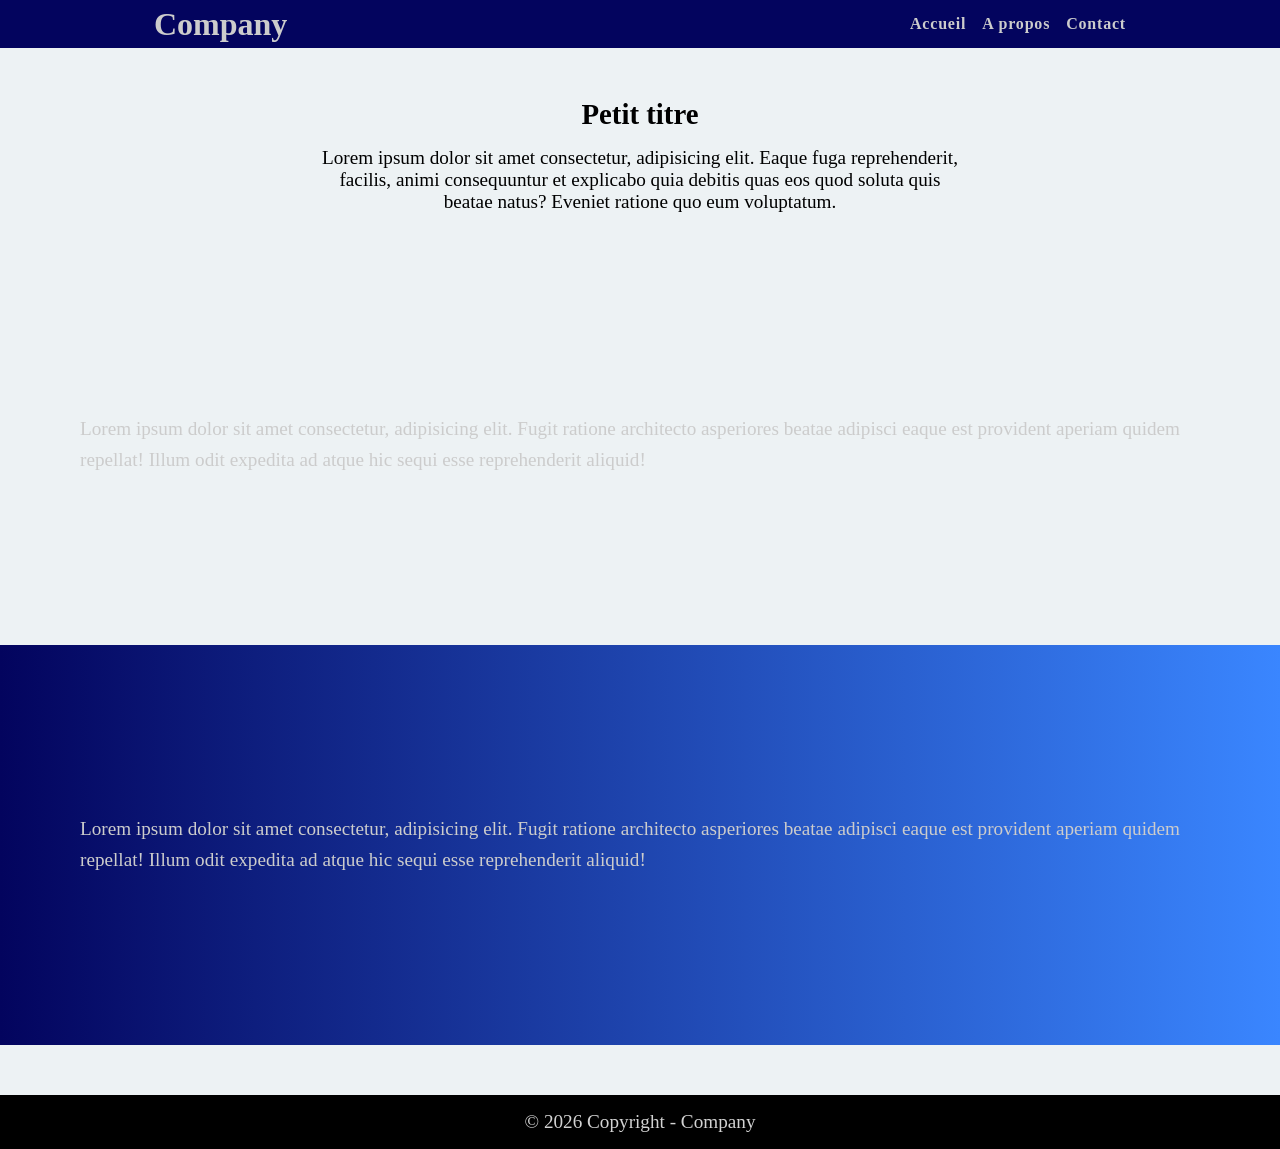
==== index.html @ 14cdaf88 "feat(html): charger les polices de caractères "Poppins" et "Inter" sur chaque page" ====
<!DOCTYPE html>
<html lang="fr">
<head>
    <meta charset="UTF-8">
    <meta name="viewport" content="width=device-width, initial-scale=1.0">
    <link rel="preconnect" href="https://fonts.googleapis.com">
    <link rel="preconnect" href="https://fonts.gstatic.com" crossorigin>
    <link href="https://fonts.googleapis.com/css2?family=Poppins:wght@600;700&family=Inter:wght@400;500&display=swap" rel="stylesheet">
    <title>Home - Company</title>
    <link rel="stylesheet" href="style.css">
</head>
<body>
    <header id="main-header">
        <nav id="navbar">
            <a id="logo" href="./index.html">Company</a>

            <label id="nav-menu-btn">
                <input id="nav-btn-check" type="checkbox">
                <span class="nav-menu-icon">
                    <span></span><span></span><span></span>
                </span>
            </label>

            <ul id="nav-menu">
                <li><a href="index.html">Accueil</a></li>
                <li><a href="a-propos.html">A propos</a></li>
                <li><a href="contact.html">Contact</a></li>
            </ul>
        </nav>
    </header>
    <main id="main-home">
        <div class="container">
            <h1>Petit titre</h1>
            <p>Lorem ipsum dolor sit amet consectetur, adipisicing elit. Eaque fuga reprehenderit, facilis, animi consequuntur et explicabo quia debitis quas eos quod soluta quis beatae natus? Eveniet ratione quo eum voluptatum.</p>
        </div>
        <section>
            <p>
                Lorem ipsum dolor sit amet consectetur, adipisicing elit. Fugit ratione architecto asperiores beatae adipisci eaque est provident aperiam quidem repellat! Illum odit expedita ad atque hic sequi esse reprehenderit aliquid!
            </p>
            <p>
                Lorem ipsum dolor sit amet consectetur, adipisicing elit. Fugit ratione architecto asperiores beatae adipisci eaque est provident aperiam quidem repellat! Illum odit expedita ad atque hic sequi esse reprehenderit aliquid!
            </p>
        </section>
    </main>
    <footer>
        &copy; 2026 Copyright - Company
    </footer>
</body>
</html>
---- style.css ----
* {
    box-sizing: border-box;
    margin: 0;
    padding: 0;
}

body {
    background-color: #edf2f4;
    font-size: 1.2rem;
}

/*     HEADER   */

#main-header {
    color: #ccc;
    background-color: #03045e;
    position: sticky;
    top: 0;
    z-index: 20;
}

#main-header #navbar {
    display: flex;
    justify-content: space-between;
    align-items: center;
    max-width: 1100px;
    padding: 0 4rem;
    margin: 0 auto;
    position: relative;
    color: #ccc;
}

#navbar #logo {
    font-size: 2rem;
    font-weight: 700;
    margin: .3rem 0;
    text-decoration: none;
    color: inherit;
}

#nav-menu-btn {
    display: none;
}

#nav-menu-btn #nav-btn-check {
    display: none;
}

#nav-menu {
    list-style: none;
    display: flex;
    justify-content: center;
    gap: 1rem;
    align-items: center;
    height: 3rem;
}

#nav-menu li a {
    display: inline-block;
    text-decoration: none;
    color: inherit;
    font-size: 1rem;
    font-weight: 600;
    letter-spacing: .05em;
    border-bottom: 2px solid transparent;
    padding-bottom: .1rem;
    transition: all .3s ease;
}

#nav-menu li a:hover, #nav-menu li a:focus-visible, #nav-menu li a.active {
    color: #ffb703;
    border-bottom-color: #ffb703;
    outline: #ffb703;
    outline-offset: .2rem;
}

/*  END MAIN    */

/*  Universal Style     */
#main-home .container h1, #main-contact h1, #main-about .container h1 {
    font-size: 1.5em;
    margin-bottom: 1rem;
}

#main-home h2, #main-contact h2, #main-about h2 {
    font-size: 1.3em;
    margin-bottom: 2rem;
}

#main-home h3, #main-contact h3, #main-about h3 {
    font-size: 1.1em;
    margin-bottom: .5rem;
}
/*  end Universal style   */

/*    MAIN   */

main {
    padding: 50px 0;
}

#main-home .container {
    max-width: 700px;
    margin: 0 auto 2rem;
    text-align: center;
}

#main-home .container p {
    padding: 0 1.5rem;
}

#main-home section p {
    display: flex;
    align-items: center;
    justify-content: center;
    padding: 5rem;
    margin: 0 auto;
    width: 100%;
    height: 400px;
    color: #ccc;
    line-height: 1.6;
}

#main-home section p:first-of-type {
    background: url("images/images1.jpg") center / cover no-repeat;
}

#main-home section p:last-of-type {
    background: linear-gradient(to right, #03045e, #3a86ff);
}

/*   A Propos   */
#main-about .container {
    max-width: 900px;
    padding: 0 4rem;
    margin: auto;
    text-align: left;
}

#main-about .section {
    max-width: 1000px;
    padding: 2rem 4rem;
    margin: 0 auto;
    text-align: justify;
    line-height: 1.6;
}

#main-about section p {
    margin-bottom: 1rem;
}

#main-about section p:first-of-type {
    text-indent: 2rem;
}

#main-about section p:first-of-type:first-letter {
    font-weight: 700;
    font-style: italic;
    font-size: 2rem;
}

#members-section {
    padding: 4rem;
    color: #ccc;
    background-color: #03045e;
}

#members-section .member-list {
    max-width: 100%;
    margin: auto;
    display: flex;
    flex-wrap: wrap;
    justify-content: center;
    gap: 2rem;
}

.member-item {
    display: flex;
    flex-direction: column;
    align-items: center;
    gap: 1rem;
    min-width: 200px;
    width: 25%;
    height: 300px;
    border-radius: 1rem;
    border: 2px solid #ccc;
    background-color: rgba(0, 0, 225, .5);
    padding: 2rem 1rem;
    transition: transform .5s ease;
}

.member-item:hover {
    transform: scale(1.05);
}

.member-item .picture {
    display: flex;
    justify-content: center;
    align-items: center;
    width: 100px;
    height: 100px;
    border-radius: 50%;
    background-color: #000;
    font-size: 3rem;
    font-weight: 700;
}

.member-item .member-name {
    font-size: 1.5rem;
    text-align: center;
}

.member-item .member-firstname {
    font-size: 1rem;
    text-align: center;
}
/*   End A Propos   */

/*      CONTACT     */
#main-contact {
    min-height: 100vh;
    max-width: 1100px;
    padding: 2rem 4rem;
    margin: auto;
}

#main-contact .section {
    display: flex;
    justify-content: center;
    flex-wrap: wrap;
    gap: 2rem;
    margin: auto;
}

.section .form-container {
    flex: 1;
    color: #ccc;
    background-color: #03045e;
    border-radius: 15px;
    padding: 2.5rem 2rem;
    min-width: 300px;
}

.section .infos-container {
    flex: 1;
    padding: 2.5rem 2rem;
    min-width: 300px;
}

.infos-container .infos-list {
    margin-top: 1rem;
    display: flex;
    flex-direction: column;
    align-items: flex-start;
    row-gap: 1.4rem;
}

.infos-list h3 {
    color: #03045e;
}

.infos-list a {
    text-decoration: none;
    color: inherit;
}

.infos-list a:hover {
    text-decoration: underline;
}

#main-contact #form {
    display: flex;
    flex-direction: column;
    gap: 1rem;
}

#form .group-form {
    display: flex;
    flex-direction: column;
    row-gap: .3rem;
}

.group-form .field-name {
    font-size: 1.3rem;
}

.group-form .field, .group-form .msg-field {
    font-size: 1rem;
    padding: .1rem .4rem;
}

.group-form .msg-field {
    resize: vertical;
    min-height: 6rem;
    line-height: 1.4;
}

#form #btn {
    font-size: 1rem;
    font-weight: bold;
    padding: .6rem 1rem;
    margin-top: 1.5rem;
    border: none;
    border-radius: 15px;
    transition: all .3s;
}

#form #btn:hover {
    color: #fff;
    background-color: #ffb703;
}
/*      End CONTACT     */
/*  END MAIN */

/*  FOOTER */

footer {
    display: flex;
    justify-content: center;
    align-items: center;
    background-color: #000;
    color: lightgray;
    padding: 1rem 1.5rem;
    margin: 0 auto;
}

/*  END FOOTER*/

/* Mise en forme pour les versions mobiles */
@media (max-width: 600px) {
    body {
        font-size: 1rem;
    }

    #navbar #logo {
        font-size: 1.4rem;
    }

    #main-header #navbar {
        padding: 0 1.5rem;
    }

    /* Menu Hamburger   */
    #nav-menu-btn {
        display: block;
        cursor: pointer;
    }

    #nav-menu-btn .nav-menu-icon {
        display: flex;
        flex-direction: column;
        justify-content: space-between;
        width: 26px;
        height: 17px;
        cursor: pointer;
    }

    .nav-menu-icon span {
        display: block;
        height: 3px;
        border-radius: 3px;
        background-color: #ccc;
        transition: all .3s ease;
    }

    #nav-menu {
        flex-direction: column;
        align-items: stretch;
        gap: 0;
        position: absolute;
        top: 100%;
        right: 0;
        max-width: 0;
        height: auto;
        overflow: hidden;
        background-color: #03045e;
        transition: all .5s ease;
    }
    
    #nav-menu li a {
        padding: .5rem 2rem;
        width: 100%;
        white-space: nowrap;
    }

    #nav-menu li a:hover, #nav-menu li a:focus-visible, #nav-menu li a.active {
        color: #03045e;
        background-color: #ffb703;
        border-bottom-color: transparent;
    }

    #nav-btn-check:checked ~ .nav-menu-icon span:first-child {
        transform: translateY(7px) rotate(45deg);
    }

    #nav-btn-check:checked ~ .nav-menu-icon span:nth-child(2) {
        opacity: 0;
    }

    #nav-btn-check:checked ~ .nav-menu-icon span:last-child {
        transform: translateY(-7px) rotate(-45deg);
    }

    #navbar:has(#nav-btn-check:checked) #nav-menu {
        max-width: 150px;
    }
    /* end Menu Hamburger*/

    /*  Universal Style     */
    #main-home .container h1, #main-contact h1, #main-about .container h1 {
        font-size: 1.4em;
        margin-bottom: 1rem;
    }

    #main-home h2, #main-contact h2, #main-about h2 {
        font-size: 1.3em;
        margin-bottom: .5rem;
    }

    #main-home h3, #main-contact h3, #main-about h3 {
        font-size: 1.1em;
        margin-bottom: .3rem;
    }
    /*  end Universal style   */

    /*     Home Page    */
    #main-home section p {
        padding: 5rem 1.5rem;
        height: auto;
    }

    /*   A Propos   */
    #main-about .container {
        padding: 0 2rem;
    }

    #main-about .section {
        padding: 2rem 1.5rem;
        line-height: 1.4;
    }
    
    #members-section {
        padding: 2rem 1.5rem;
    }

    .member-item {
        row-gap: 1.5rem;
        min-width: 200px;
        height: 250px;
        border-radius: .6rem;
        padding: 1.5rem 1rem;
    }

    .member-item .picture {
        width: 90px;
        height: 90px;
        font-size: 2rem;
    }

    .member-item .member-name {
        font-size: 1.2rem;
    }

    .member-item .member-firstname {
        font-size: .8rem;
    }

    /*      Contact Page     */
    #main-contact {
        padding: 2rem 1.5rem;
    }
    
    #main-contact .section {
        gap: 0;
    }

    #main-contact .form-container {
        gap: 1rem;
        border-radius: 8px;
        padding: 1.5rem 2rem;
    }

    .group-form .field-name {
        font-size: 1.1rem;
    }

    #form #btn {
        font-size: .8rem;
        padding: .4rem 1rem;
        margin-top: 1.5rem;
        border-radius: 30px;
    }
}
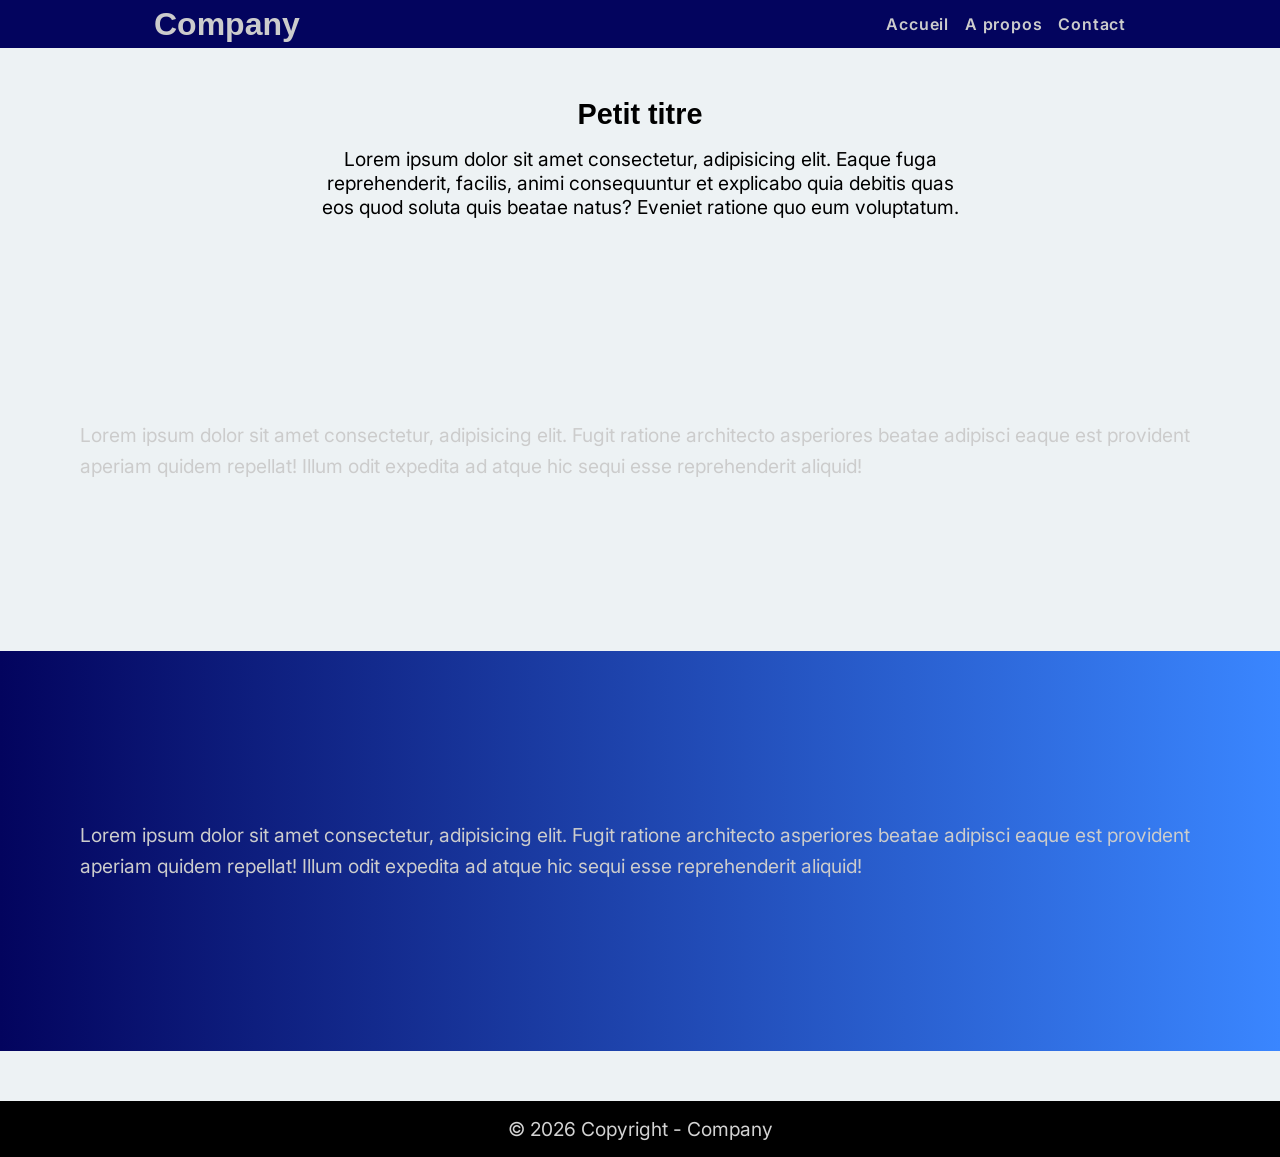
==== commit e42b09b8: "fix(html): corriger le titre d'index: "Home" en "Accueil"" ====
--- a/index.html
+++ b/index.html
@@ -6,7 +6,7 @@
     <link rel="preconnect" href="https://fonts.googleapis.com">
     <link rel="preconnect" href="https://fonts.gstatic.com" crossorigin>
     <link href="https://fonts.googleapis.com/css2?family=Poppins:wght@600;700&family=Inter:wght@400;500&display=swap" rel="stylesheet">
-    <title>Home - Company</title>
+    <title>Accueil - Company</title>
     <link rel="stylesheet" href="style.css">
 </head>
 <body>
--- a/style.css
+++ b/style.css
@@ -6,6 +6,7 @@
 
 body {
     background-color: #edf2f4;
+    font-family: Inter, sans-serif;
     font-size: 1.2rem;
 }
 
@@ -77,6 +78,10 @@
 /*  END MAIN    */
 
 /*  Universal Style     */
+h1, h2, h3, #logo {
+    font-family: 'Poppins', sans-serif;
+}
+
 #main-home .container h1, #main-contact h1, #main-about .container h1 {
     font-size: 1.5em;
     margin-bottom: 1rem;
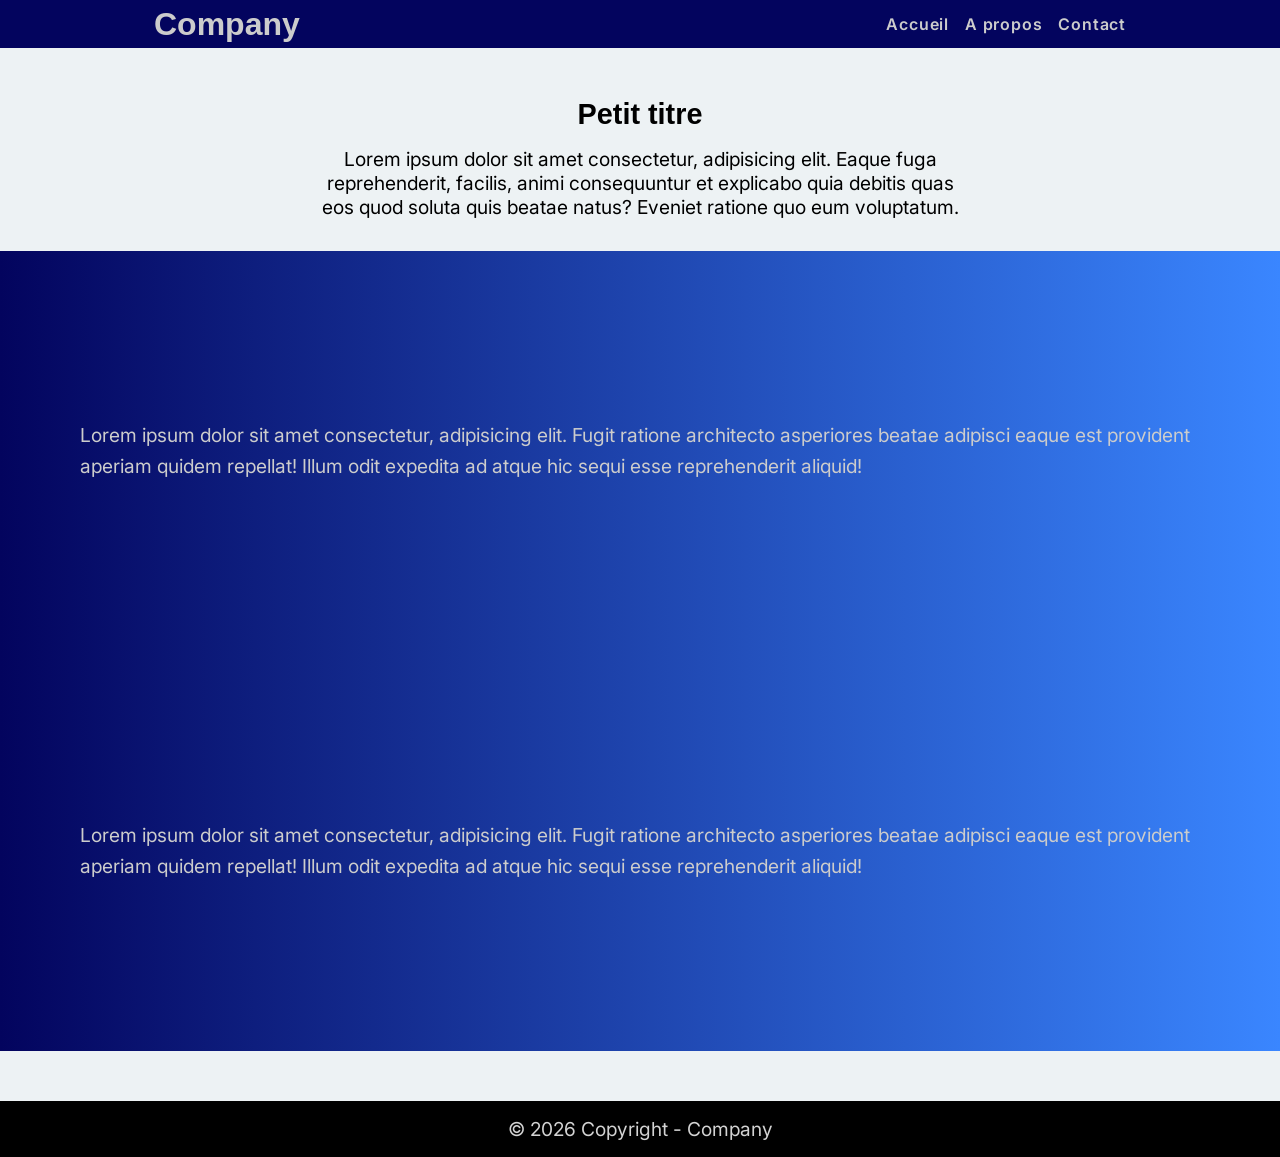
==== commit ab2e3be2: "refactor(html): séparer les deux derniers paragraphes dans des sections différentes" ====
--- a/index.html
+++ b/index.html
@@ -33,10 +33,12 @@
             <h1>Petit titre</h1>
             <p>Lorem ipsum dolor sit amet consectetur, adipisicing elit. Eaque fuga reprehenderit, facilis, animi consequuntur et explicabo quia debitis quas eos quod soluta quis beatae natus? Eveniet ratione quo eum voluptatum.</p>
         </div>
-        <section>
+        <section class="section">
             <p>
                 Lorem ipsum dolor sit amet consectetur, adipisicing elit. Fugit ratione architecto asperiores beatae adipisci eaque est provident aperiam quidem repellat! Illum odit expedita ad atque hic sequi esse reprehenderit aliquid!
             </p>
+        </section>
+        <section class="section">
             <p>
                 Lorem ipsum dolor sit amet consectetur, adipisicing elit. Fugit ratione architecto asperiores beatae adipisci eaque est provident aperiam quidem repellat! Illum odit expedita ad atque hic sequi esse reprehenderit aliquid!
             </p>
--- a/style.css
+++ b/style.css
@@ -154,11 +154,11 @@
     margin-bottom: 1rem;
 }
 
-#main-about section p:first-of-type {
+.special-paragraph {
     text-indent: 2rem;
 }
 
-#main-about section p:first-of-type:first-letter {
+.special-paragraph:first-letter {
     font-weight: 700;
     font-style: italic;
     font-size: 2rem;
@@ -172,7 +172,7 @@
 
 #members-section .member-list {
     max-width: 100%;
-    margin: auto;
+    margin: 2rem auto 0;
     display: flex;
     flex-wrap: wrap;
     justify-content: center;
@@ -495,4 +495,9 @@
         margin-top: 1.5rem;
         border-radius: 30px;
     }
+    /*   footer for Mobile   */
+    footer {
+        font-size: .8em;
+    }
+    /*   end footer for Mobile*/
 }
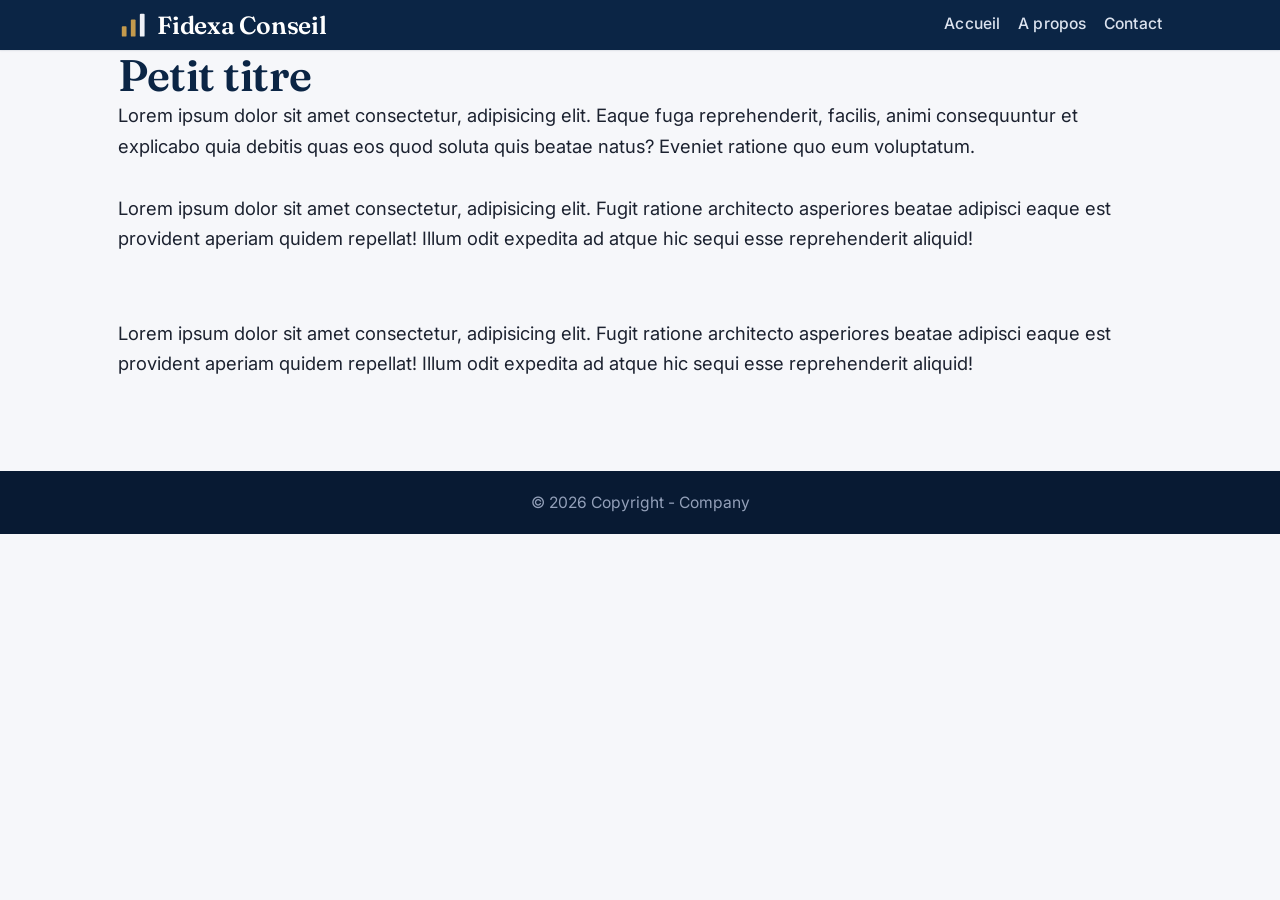
==== commit 51bb8ec1: "feat(home): enrichir les métadonnées et la navigation" ====
--- a/index.html
+++ b/index.html
@@ -3,16 +3,27 @@
 <head>
     <meta charset="UTF-8">
     <meta name="viewport" content="width=device-width, initial-scale=1.0">
+    <meta name="description" content="Fidexa Conseil accompagne les PME et ETI en comptabilité, gestion financière, fiscalité et conseil en création d'entreprise.">
+    <link rel="icon" type="image/svg+xml" href="assets/img/favicon.svg">
     <link rel="preconnect" href="https://fonts.googleapis.com">
     <link rel="preconnect" href="https://fonts.gstatic.com" crossorigin>
-    <link href="https://fonts.googleapis.com/css2?family=Poppins:wght@600;700&family=Inter:wght@400;500&display=swap" rel="stylesheet">
-    <title>Accueil - Company</title>
-    <link rel="stylesheet" href="style.css">
+    <link href="https://fonts.googleapis.com/css2?family=Fraunces:wght@500;600&family=Inter:wght@400;500;600&display=swap" rel="stylesheet">
+    <title>Fidexa Conseil - Expertise comptable &amp; financière</title>
+    <link rel="stylesheet" href="assets/css/style.css">
 </head>
 <body>
     <header id="main-header">
         <nav id="navbar">
-            <a id="logo" href="./index.html">Company</a>
+            <a id="logo" href="./index.html">
+                <span class="logo-mark">
+                    <svg viewBox="0 0 32 32" fill="none" xmlns="http://www.w3.org/2000/svg" aria-hidden="true">
+                        <rect x="4" y="17" width="5" height="11" rx="1" fill="#c39a4d"/>
+                        <rect x="13.5" y="10" width="5" height="18" rx="1" fill="#c39a4d"/>
+                        <rect x="23" y="4" width="5" height="24" rx="1" fill="#eef1f7"/>
+                    </svg>
+                </span>
+                Fidexa Conseil
+            </a>
 
             <label id="nav-menu-btn">
                 <input id="nav-btn-check" type="checkbox">
@@ -34,14 +45,18 @@
             <p>Lorem ipsum dolor sit amet consectetur, adipisicing elit. Eaque fuga reprehenderit, facilis, animi consequuntur et explicabo quia debitis quas eos quod soluta quis beatae natus? Eveniet ratione quo eum voluptatum.</p>
         </div>
         <section class="section">
-            <p>
-                Lorem ipsum dolor sit amet consectetur, adipisicing elit. Fugit ratione architecto asperiores beatae adipisci eaque est provident aperiam quidem repellat! Illum odit expedita ad atque hic sequi esse reprehenderit aliquid!
-            </p>
+            <div class="content-section">
+                <p>
+                    Lorem ipsum dolor sit amet consectetur, adipisicing elit. Fugit ratione architecto asperiores beatae adipisci eaque est provident aperiam quidem repellat! Illum odit expedita ad atque hic sequi esse reprehenderit aliquid!
+                </p>
+            </div>
         </section>
         <section class="section">
-            <p>
-                Lorem ipsum dolor sit amet consectetur, adipisicing elit. Fugit ratione architecto asperiores beatae adipisci eaque est provident aperiam quidem repellat! Illum odit expedita ad atque hic sequi esse reprehenderit aliquid!
-            </p>
+            <div class="content-section">
+                <p>
+                    Lorem ipsum dolor sit amet consectetur, adipisicing elit. Fugit ratione architecto asperiores beatae adipisci eaque est provident aperiam quidem repellat! Illum odit expedita ad atque hic sequi esse reprehenderit aliquid!
+                </p>
+            </div>
         </section>
     </main>
     <footer>
--- a/assets/css/style.css
+++ b/assets/css/style.css
@@ -0,0 +1,833 @@
+:root {
+    /* Couleurs */
+    --navy-900: #0b2545;
+    --navy-800: #14335c;
+    --navy-700: #1c4173;
+    --gold-600: #a8792f;
+    --gold-500: #c39a4d;
+    --bg: #f6f7fa;
+    --surface: #ffffff;
+    --ink: #1c2230;
+    --slate: #5b6478;
+    --line: #e2e5ec;
+    --cream: #ece7dc;
+
+    /* Typo */
+    --font-display: 'Fraunces', serif;
+    --font-body: 'Inter', sans-serif;
+
+    /* Ombres / rayons */
+    --shadow-sm: 0 1px 2px rgba(11, 37, 69, .06), 0 1px 1px rgba(11, 37, 69, .04);
+    --shadow-md: 0 8px 24px rgba(11, 37, 69, .10);
+    --radius-sm: 6px;
+    --radius-md: 12px;
+}
+
+* {
+    box-sizing: border-box;
+    margin: 0;
+    padding: 0;
+}
+
+body {
+    background-color: var(--bg);
+    font-family: var(--font-body);
+    font-size: 1.15rem;
+    color: var(--ink);
+}
+
+a {
+    color: inherit;
+}
+
+/*     HEADER   */
+
+#main-header {
+    color: #dbe2ee;
+    background-color: var(--navy-900);
+    position: sticky;
+    top: 0;
+    z-index: 20;
+    box-shadow: var(--shadow-sm);
+}
+
+#main-header #navbar {
+    display: flex;
+    justify-content: space-between;
+    align-items: center;
+    max-width: 1140px;
+    padding: 0 3rem;
+    margin: 0 auto;
+    position: relative;
+    color: #dbe2ee;
+}
+
+#navbar #logo {
+    display: flex;
+    align-items: center;
+    gap: .55rem;
+    font-size: 1.55rem;
+    font-weight: 600;
+    letter-spacing: -.01em;
+    margin: .6rem 0;
+    text-decoration: none;
+    color: #fff;
+}
+
+#navbar #logo .logo-mark {
+    display: inline-flex;
+    width: 1.9rem;
+    height: 1.9rem;
+    flex-shrink: 0;
+}
+
+#navbar #logo .logo-mark svg {
+    width: 100%;
+    height: 100%;
+}
+
+#nav-menu-btn {
+    display: none;
+}
+
+#nav-menu-btn #nav-btn-check {
+    display: none;
+}
+
+#nav-menu {
+    list-style: none;
+    display: flex;
+    justify-content: center;
+    gap: 1.1rem;
+    align-items: center;
+    height: 3rem;
+}
+
+#nav-menu li a {
+    display: inline-block;
+    text-decoration: none;
+    color: inherit;
+    font-size: .98rem;
+    font-weight: 500;
+    letter-spacing: .01em;
+    border-bottom: 2px solid transparent;
+    padding-bottom: .2rem;
+    transition: color .2s ease, border-color .2s ease;
+}
+
+#nav-menu li a:hover, #nav-menu li a:focus-visible, #nav-menu li a.active {
+    color: var(--gold-500);
+    border-bottom-color: var(--gold-500);
+    outline: none;
+}
+
+#nav-menu li a.cta-link {
+    border: 1px solid rgba(255, 255, 255, .35);
+    border-radius: 999px;
+    padding: .4rem 1rem;
+}
+
+#nav-menu li a.cta-link:hover, #nav-menu li a.cta-link:focus-visible {
+    border-color: var(--gold-500);
+}
+
+/*  END HEADER    */
+
+/*  Universal Style     */
+h1, h2, h3, #logo {
+    font-family: var(--font-display);
+    font-weight: 600;
+    letter-spacing: -.01em;
+    color: var(--navy-900);
+}
+
+#main-home .container h1, #main-contact h1, #main-about .container h1 {
+    font-size: 2.4em;
+    line-height: 1.15;
+}
+
+#main-home h2, #main-contact h2, #main-about h2 {
+    font-size: 1.6em;
+}
+
+#main-home h3, #main-contact h3, #main-about h3 {
+    font-size: 1.2em;
+}
+
+p {
+    line-height: 1.65;
+    color: var(--ink);
+}
+
+.eyebrow {
+    display: inline-block;
+    font-size: .82rem;
+    font-weight: 600;
+    color: var(--gold-600);
+    margin-bottom: .6rem;
+}
+
+.content-section, .container {
+    max-width: 1140px;
+    padding: 2rem 3rem;
+    margin: 0 auto;
+}
+
+.container {
+    padding-block: 0;
+}
+/*  end Universal style   */
+
+/*    MAIN   */
+
+main {
+    padding: 0 0 60px;
+}
+
+/* --- Accueil : hero --- */
+#main-home .hero {
+    background: linear-gradient(180deg, var(--navy-900) 0%, var(--navy-800) 100%);
+    color: #eef1f7;
+    position: relative;
+    overflow: hidden;
+}
+
+#main-home .hero .container {
+    display: flex;
+    flex-direction: column;
+    align-items: flex-start;
+    padding-top: 4.5rem;
+    padding-bottom: 4.5rem;
+    position: relative;
+    z-index: 2;
+}
+
+#main-home .hero h1 {
+    color: #fff;
+    max-width: 640px;
+}
+
+#main-home .hero p {
+    max-width: 560px;
+    color: #c7d0e2;
+    margin-top: 1.1rem;
+    font-size: 1.05rem;
+}
+
+.hero-actions {
+    display: flex;
+    gap: 1rem;
+    margin-top: 2rem;
+    flex-wrap: wrap;
+}
+
+.btn {
+    display: inline-flex;
+    align-items: center;
+    gap: .5rem;
+    font-family: var(--font-body);
+    font-weight: 600;
+    font-size: .95rem;
+    padding: .8rem 1.5rem;
+    border-radius: var(--radius-sm);
+    text-decoration: none;
+    transition: transform .15s ease, box-shadow .15s ease, background-color .15s ease;
+    border: 1px solid transparent;
+}
+
+.btn-primary {
+    background-color: var(--gold-500);
+    color: var(--navy-900);
+}
+
+.btn-primary:hover {
+    background-color: var(--gold-600);
+}
+
+.btn-ghost {
+    color: #fff;
+    border-color: rgba(255, 255, 255, .35);
+}
+
+.btn-ghost:hover {
+    border-color: #fff;
+}
+
+.btn:focus-visible {
+    outline: 2px solid var(--gold-500);
+    outline-offset: 2px;
+}
+
+.hero-pattern {
+    position: absolute;
+    top: 0;
+    right: 0;
+    height: 100%;
+    width: 46%;
+    opacity: .5;
+    z-index: 1;
+    pointer-events: none;
+}
+
+@media (max-width: 900px) {
+    .hero-pattern {
+        width: 70%;
+        opacity: .3;
+    }
+}
+
+/* --- Accueil : services --- */
+.section-services {
+    background-color: var(--bg);
+}
+
+.section-services .content-section {
+    padding-top: 4rem;
+    padding-bottom: 4rem;
+}
+
+.section-services .section-head {
+    max-width: 640px;
+    margin-bottom: 2.5rem;
+}
+
+.services-grid {
+    display: grid;
+    grid-template-columns: repeat(auto-fit, minmax(230px, 1fr));
+    gap: 1.5rem;
+}
+
+.service-card {
+    background-color: var(--surface);
+    border: 1px solid var(--line);
+    border-radius: var(--radius-md);
+    padding: 1.8rem 1.6rem;
+    box-shadow: var(--shadow-sm);
+    transition: box-shadow .2s ease, transform .2s ease;
+}
+
+.service-card:hover {
+    box-shadow: var(--shadow-md);
+    transform: translateY(-2px);
+}
+
+.service-card .icon {
+    width: 2.6rem;
+    height: 2.6rem;
+    color: var(--gold-600);
+    margin-bottom: 1rem;
+}
+
+.service-card .icon svg {
+    width: 100%;
+    height: 100%;
+}
+
+.service-card h3 {
+    margin-bottom: .5rem;
+    font-size: 1.15rem;
+}
+
+.service-card p {
+    font-size: .96rem;
+    color: var(--slate);
+}
+
+/* --- Accueil : chiffres clés --- */
+.section-stats {
+    background: linear-gradient(120deg, var(--navy-900), var(--navy-700));
+    color: #fff;
+}
+
+.section-stats .content-section {
+    display: grid;
+    grid-template-columns: repeat(auto-fit, minmax(160px, 1fr));
+    gap: 2rem;
+    padding-top: 3rem;
+    padding-bottom: 3rem;
+    text-align: center;
+}
+
+.stat-number {
+    font-family: var(--font-display);
+    font-size: 2.4rem;
+    color: var(--gold-500);
+    display: block;
+}
+
+.stat-label {
+    font-size: .92rem;
+    color: #c7d0e2;
+    margin-top: .3rem;
+}
+
+/*   A Propos   */
+#main-about .container {
+    text-align: left;
+    padding-top: 3.5rem;
+    padding-bottom: 1rem;
+}
+
+#main-about .container p {
+    max-width: 680px;
+    color: var(--slate);
+    margin-top: .7rem;
+}
+
+#main-about .section {
+    line-height: 1.65;
+}
+
+#main-about .intro .content-section {
+    max-width: 760px;
+}
+
+.special-paragraph {
+    text-indent: 2rem;
+}
+
+.special-paragraph:first-letter {
+    font-family: var(--font-display);
+    font-weight: 600;
+    font-style: normal;
+    font-size: 2.2rem;
+    color: var(--navy-900);
+}
+
+#main-about .section + .section {
+    margin-top: .5rem;
+}
+
+.section.members {
+    color: #eef1f7;
+    background-color: var(--navy-900);
+}
+
+.section.members .content-section {
+    padding-top: 3.5rem;
+    padding-bottom: 3.5rem;
+}
+
+.section.members h2 {
+    color: #fff;
+}
+
+.section.members > .content-section > p {
+    color: #c7d0e2;
+    max-width: 560px;
+}
+
+.section.members .member-list {
+    max-width: 100%;
+    margin: 2.2rem auto 0;
+    display: flex;
+    flex-wrap: wrap;
+    justify-content: center;
+    gap: 1.5rem;
+}
+
+.member-item {
+    display: flex;
+    flex-direction: column;
+    align-items: center;
+    gap: .9rem;
+    min-width: 220px;
+    width: 25%;
+    border-radius: var(--radius-md);
+    border: 1px solid rgba(255, 255, 255, .14);
+    background-color: rgba(255, 255, 255, .04);
+    padding: 2.2rem 1.5rem;
+    transition: transform .3s ease, background-color .3s ease;
+    text-align: center;
+}
+
+.member-item:hover {
+    transform: translateY(-4px);
+    background-color: rgba(255, 255, 255, .07);
+}
+
+.member-item .picture {
+    display: flex;
+    justify-content: center;
+    align-items: center;
+    width: 88px;
+    height: 88px;
+    border-radius: 50%;
+    background-color: var(--gold-500);
+    color: var(--navy-900);
+    font-family: var(--font-display);
+    font-size: 1.5rem;
+    font-weight: 600;
+}
+
+.member-item .member-name {
+    font-size: 1.1rem;
+    font-weight: 600;
+    text-align: center;
+    color: #fff;
+}
+
+.member-item .member-role {
+    font-size: .88rem;
+    text-align: center;
+    color: var(--gold-500);
+    margin-top: .1rem;
+}
+/*   End A Propos   */
+
+/*      CONTACT     */
+#main-contact {
+    min-height: 100vh;
+}
+
+#main-contact .container {
+    padding-top: 3.5rem;
+    padding-bottom: .5rem;
+}
+
+#main-contact .container p {
+    color: var(--slate);
+    max-width: 560px;
+    margin-top: .6rem;
+}
+
+#main-contact .content-section {
+    display: flex;
+    justify-content: center;
+    flex-wrap: wrap;
+    gap: 2rem;
+    padding-top: 2.5rem;
+}
+
+.section .form-container {
+    flex: 1;
+    color: #eef1f7;
+    background-color: var(--navy-900);
+    border-radius: var(--radius-md);
+    padding: 2.5rem 2.2rem;
+    min-width: 300px;
+    box-shadow: var(--shadow-md);
+}
+
+.form-container h2 {
+    color: #fff;
+}
+
+.form-container #form {
+    margin-top: 1.2rem;
+}
+
+.section .infos-container {
+    flex: 1;
+    padding: 2.5rem 2.2rem;
+    min-width: 300px;
+}
+
+.infos-container .infos-list {
+    margin-top: 1.3rem;
+    display: flex;
+    flex-direction: column;
+    align-items: flex-start;
+    row-gap: 1.5rem;
+}
+
+.info-item {
+    display: flex;
+    gap: .9rem;
+    align-items: flex-start;
+}
+
+.info-item .icon {
+    width: 1.4rem;
+    height: 1.4rem;
+    color: var(--gold-600);
+    flex-shrink: 0;
+    margin-top: .2rem;
+}
+
+.info-item .icon svg {
+    width: 100%;
+    height: 100%;
+}
+
+.info-item h3 {
+    font-size: 1rem;
+    color: var(--navy-900);
+}
+
+.info-item p {
+    color: var(--slate);
+    font-size: .96rem;
+}
+
+.infos-list a {
+    text-decoration: none;
+    color: inherit;
+}
+
+.infos-list a:hover {
+    text-decoration: underline;
+    text-decoration-color: var(--gold-600);
+}
+
+#main-contact #form {
+    display: flex;
+    flex-direction: column;
+    gap: 1.1rem;
+}
+
+#form .group-form {
+    display: flex;
+    flex-direction: column;
+    row-gap: .35rem;
+}
+
+.group-form .field-name {
+    font-size: .92rem;
+    font-weight: 600;
+    color: #c7d0e2;
+}
+
+.group-form .field, .group-form .msg-field {
+    font-family: var(--font-body);
+    font-size: 1rem;
+    padding: .6rem .7rem;
+    border-radius: var(--radius-sm);
+    border: 1px solid rgba(255, 255, 255, .2);
+    background-color: rgba(255, 255, 255, .06);
+    color: #fff;
+    transition: border-color .2s ease, background-color .2s ease;
+}
+
+.group-form .field::placeholder, .group-form .msg-field::placeholder {
+    color: #93a0b9;
+}
+
+.group-form .field:focus-visible, .group-form .msg-field:focus-visible {
+    outline: none;
+    border-color: var(--gold-500);
+    background-color: rgba(255, 255, 255, .1);
+}
+
+.group-form .msg-field {
+    resize: vertical;
+    min-height: 6rem;
+    line-height: 1.4;
+}
+
+#form #btn {
+    font-family: var(--font-body);
+    font-size: .96rem;
+    font-weight: 600;
+    padding: .75rem 1.4rem;
+    margin-top: .6rem;
+    border: none;
+    border-radius: var(--radius-sm);
+    background-color: var(--gold-500);
+    color: var(--navy-900);
+    cursor: pointer;
+    transition: background-color .2s ease;
+    align-self: flex-start;
+}
+
+#form #btn:hover {
+    background-color: var(--gold-600);
+}
+
+#form #btn:focus-visible {
+    outline: 2px solid #fff;
+    outline-offset: 2px;
+}
+/*      End CONTACT     */
+/*  END MAIN */
+
+/*  FOOTER */
+
+footer {
+    display: flex;
+    justify-content: center;
+    align-items: center;
+    background-color: #081a33;
+    color: #93a0b9;
+    padding: 1.4rem 1.5rem;
+    margin: 0 auto;
+    font-size: .85em;
+}
+
+/*  END FOOTER*/
+
+/* Mise en forme pour les versions mobiles */
+@media (max-width: 600px) {
+    body {
+        font-size: 1rem;
+    }
+
+    #navbar #logo {
+        font-size: 1.2rem;
+    }
+
+    #main-header #navbar {
+        padding: 0 1.5rem;
+    }
+
+    /* Menu Hamburger   */
+    #nav-menu-btn {
+        display: block;
+        cursor: pointer;
+    }
+
+    #nav-menu-btn .nav-menu-icon {
+        display: flex;
+        flex-direction: column;
+        justify-content: space-between;
+        width: 26px;
+        height: 17px;
+        cursor: pointer;
+    }
+
+    .nav-menu-icon span {
+        display: block;
+        height: 3px;
+        border-radius: 3px;
+        background-color: #dbe2ee;
+        transition: all .3s ease;
+    }
+
+    #nav-menu {
+        flex-direction: column;
+        align-items: stretch;
+        gap: 0;
+        position: absolute;
+        top: 100%;
+        right: 0;
+        max-width: 0;
+        height: auto;
+        overflow: hidden;
+        background-color: var(--navy-900);
+        transition: all .5s ease;
+    }
+
+    #nav-menu li a {
+        padding: .6rem 2rem;
+        width: 100%;
+        white-space: nowrap;
+    }
+
+    #nav-menu li a.cta-link {
+        border-radius: 0;
+        border: none;
+        border-top: 1px solid rgba(255, 255, 255, .12);
+    }
+
+    #nav-menu li a:hover, #nav-menu li a:focus-visible, #nav-menu li a.active {
+        color: var(--navy-900);
+        background-color: var(--gold-500);
+        border-bottom-color: transparent;
+    }
+
+    #nav-btn-check:checked ~ .nav-menu-icon span:first-child {
+        transform: translateY(7px) rotate(45deg);
+    }
+
+    #nav-btn-check:checked ~ .nav-menu-icon span:nth-child(2) {
+        opacity: 0;
+    }
+
+    #nav-btn-check:checked ~ .nav-menu-icon span:last-child {
+        transform: translateY(-7px) rotate(-45deg);
+    }
+
+    #navbar:has(#nav-btn-check:checked) #nav-menu {
+        max-width: 220px;
+    }
+    /* end Menu Hamburger*/
+
+    /*  Universal Styles for Mobile   */
+    #main-home .container h1, #main-contact h1, #main-about .container h1 {
+        font-size: 1.7em;
+        margin-bottom: .5rem;
+    }
+
+    #main-home h2, #main-contact h2, #main-about h2 {
+        font-size: 1.35em;
+        margin-bottom: .2rem;
+    }
+
+    #main-home h3, #main-contact h3, #main-about h3 {
+        font-size: 1.1em;
+        margin-bottom: 0;
+    }
+
+    .content-section, .container {
+        padding: 0 1.5rem;
+    }
+    /*  end Universal style for Mobile  */
+
+    /*     Home Page    */
+    #main-home .hero .container {
+        padding-top: 3rem;
+        padding-bottom: 3rem;
+    }
+
+    .section-services .content-section,
+    .section-stats .content-section {
+        padding-top: 2.5rem;
+        padding-bottom: 2.5rem;
+    }
+
+    /*   A Propos   */
+    #main-about .content-section {
+        padding: 1.5rem 1.5rem 2rem;
+        line-height: 1.5;
+    }
+
+    .section.members .content-section {
+        padding: 2.5rem 1.5rem;
+    }
+
+    .member-item {
+        row-gap: 1rem;
+        min-width: 200px;
+        padding: 1.6rem 1rem;
+    }
+
+    .member-item .picture {
+        width: 72px;
+        height: 72px;
+        font-size: 1.2rem;
+    }
+
+    .member-item .member-name {
+        font-size: 1rem;
+    }
+
+    .member-item .member-role {
+        font-size: .8rem;
+    }
+
+    /*      Contact Page     */
+    #main-contact .container h1 {
+        margin-bottom: 1rem;
+    }
+
+    #main-contact .form-container {
+        gap: 1rem;
+        border-radius: 8px;
+        padding: 1.6rem 1.5rem;
+    }
+
+    #form #btn {
+        width: 100%;
+        align-self: stretch;
+        text-align: center;
+    }
+
+    #main-contact .infos-list {
+        row-gap: 1.1rem;
+    }
+    /*   footer for Mobile   */
+    footer {
+        font-size: .8em;
+    }
+    /*   end footer for Mobile*/
+}
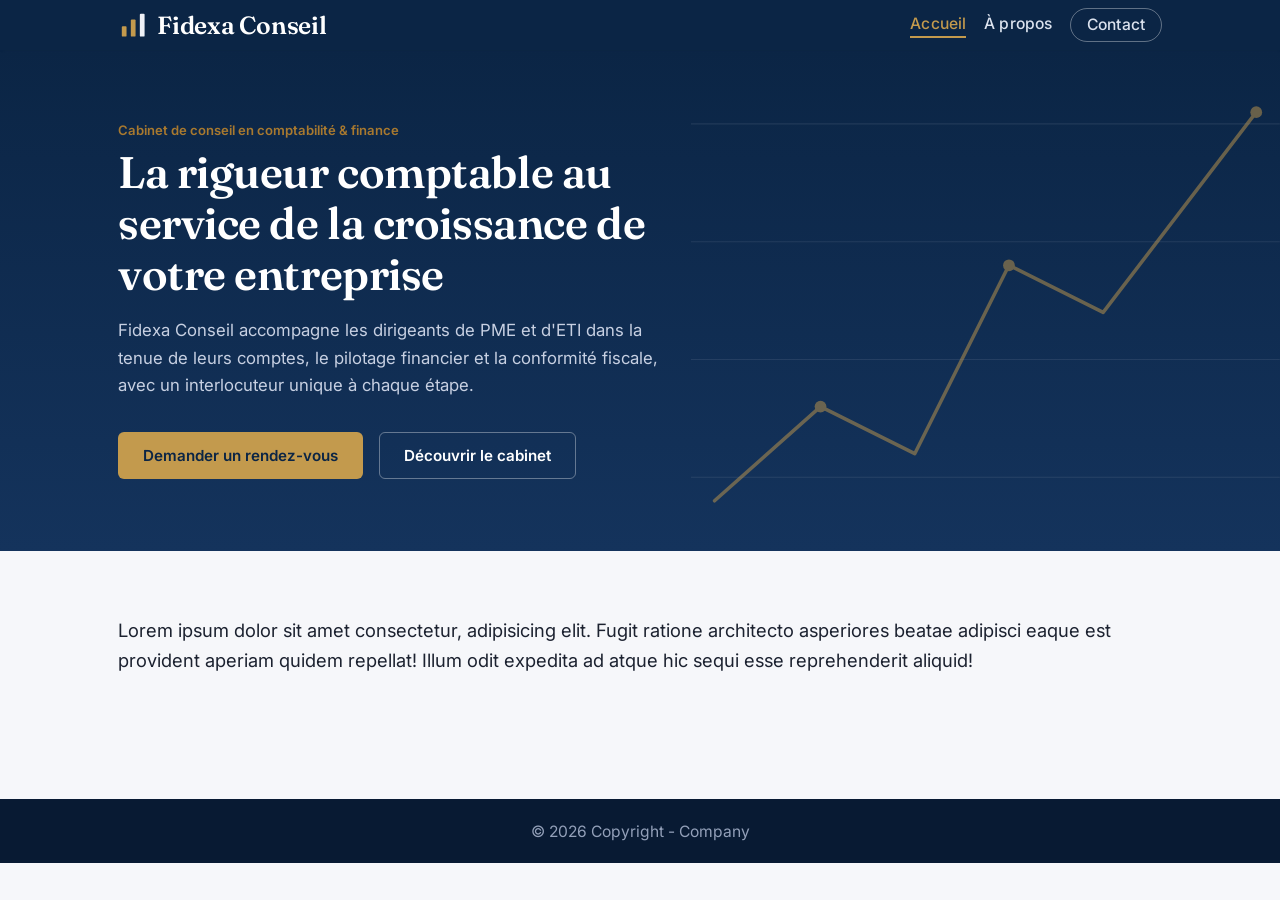
==== commit 129a3258: "feat(home): créer le hero Fidexa Conseil" ====
--- a/index.html
+++ b/index.html
@@ -25,7 +25,7 @@
                 Fidexa Conseil
             </a>
 
-            <label id="nav-menu-btn">
+            <label id="nav-menu-btn" aria-label="Ouvrir le menu de navigation">
                 <input id="nav-btn-check" type="checkbox">
                 <span class="nav-menu-icon">
                     <span></span><span></span><span></span>
@@ -33,25 +33,38 @@
             </label>
 
             <ul id="nav-menu">
-                <li><a href="index.html">Accueil</a></li>
-                <li><a href="a-propos.html">A propos</a></li>
-                <li><a href="contact.html">Contact</a></li>
+                <li><a href="index.html" class="active">Accueil</a></li>
+                <li><a href="a-propos.html">À propos</a></li>
+                <li><a href="contact.html" class="cta-link">Contact</a></li>
             </ul>
         </nav>
     </header>
     <main id="main-home">
-        <div class="container">
-            <h1>Petit titre</h1>
-            <p>Lorem ipsum dolor sit amet consectetur, adipisicing elit. Eaque fuga reprehenderit, facilis, animi consequuntur et explicabo quia debitis quas eos quod soluta quis beatae natus? Eveniet ratione quo eum voluptatum.</p>
-        </div>
-        <section class="section">
-            <div class="content-section">
-                <p>
-                    Lorem ipsum dolor sit amet consectetur, adipisicing elit. Fugit ratione architecto asperiores beatae adipisci eaque est provident aperiam quidem repellat! Illum odit expedita ad atque hic sequi esse reprehenderit aliquid!
-                </p>
+        <section class="hero">
+            <svg class="hero-pattern" viewBox="0 0 500 500" preserveAspectRatio="xMidYMid slice" xmlns="http://www.w3.org/2000/svg" aria-hidden="true">
+                <polyline points="20,420 110,340 190,380 270,220 350,260 480,90" fill="none" stroke="#c39a4d" stroke-width="3" stroke-linecap="round" stroke-linejoin="round"/>
+                <circle cx="110" cy="340" r="5" fill="#c39a4d"/>
+                <circle cx="270" cy="220" r="5" fill="#c39a4d"/>
+                <circle cx="480" cy="90" r="5" fill="#c39a4d"/>
+                <g stroke="#eef1f7" stroke-width="1" opacity="0.18">
+                    <line x1="0" y1="100" x2="500" y2="100"/>
+                    <line x1="0" y1="200" x2="500" y2="200"/>
+                    <line x1="0" y1="300" x2="500" y2="300"/>
+                    <line x1="0" y1="400" x2="500" y2="400"/>
+                </g>
+            </svg>
+            <div class="container">
+                <span class="eyebrow">Cabinet de conseil en comptabilité &amp; finance</span>
+                <h1>La rigueur comptable au service de la croissance de votre entreprise</h1>
+                <p>Fidexa Conseil accompagne les dirigeants de PME et d'ETI dans la tenue de leurs comptes, le pilotage financier et la conformité fiscale, avec un interlocuteur unique à chaque étape.</p>
+                <div class="hero-actions">
+                    <a href="contact.html" class="btn btn-primary">Demander un rendez-vous</a>
+                    <a href="a-propos.html" class="btn btn-ghost">Découvrir le cabinet</a>
+                </div>
             </div>
         </section>
-        <section class="section">
+
+        <section class="section section-services">
             <div class="content-section">
                 <p>
                     Lorem ipsum dolor sit amet consectetur, adipisicing elit. Fugit ratione architecto asperiores beatae adipisci eaque est provident aperiam quidem repellat! Illum odit expedita ad atque hic sequi esse reprehenderit aliquid!
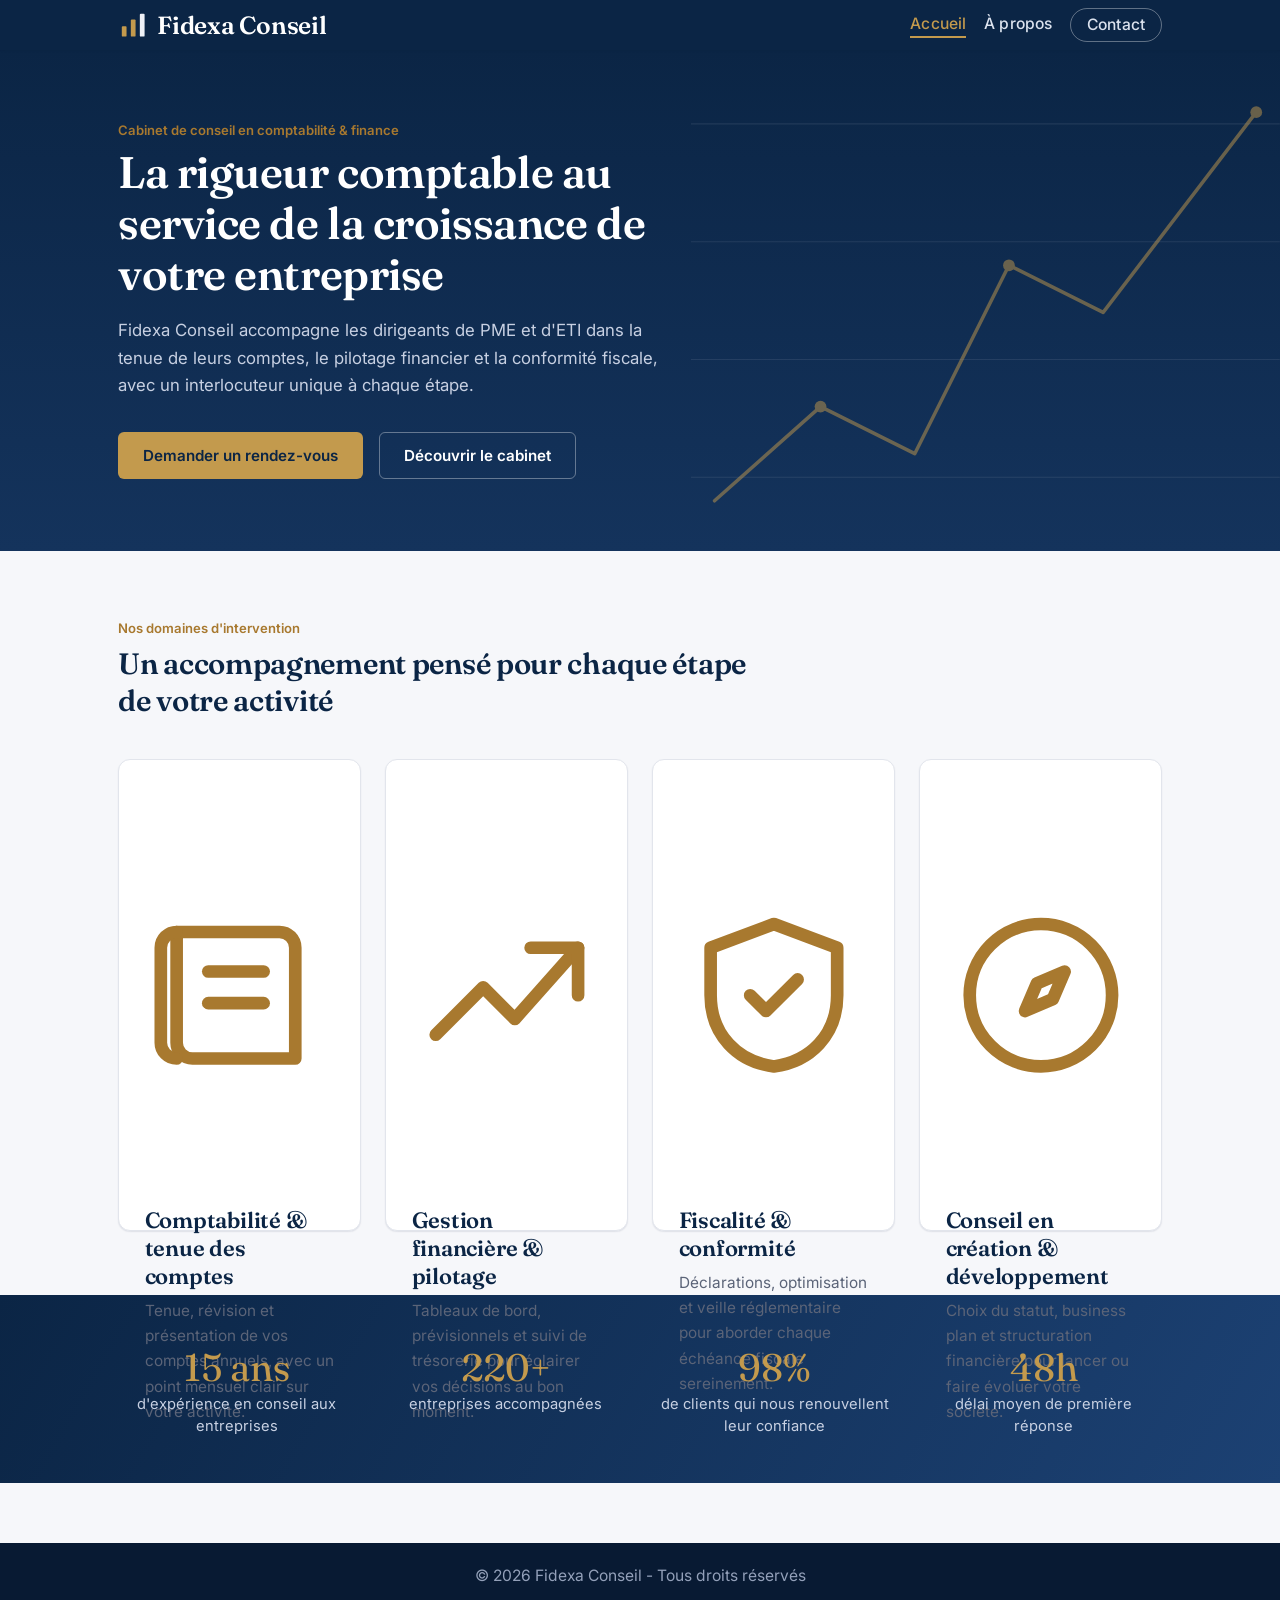
==== commit 1626b16c: "feat(home): ajouter les services et les chiffres clés" ====
--- a/index.html
+++ b/index.html
@@ -66,14 +66,80 @@
 
         <section class="section section-services">
             <div class="content-section">
-                <p>
-                    Lorem ipsum dolor sit amet consectetur, adipisicing elit. Fugit ratione architecto asperiores beatae adipisci eaque est provident aperiam quidem repellat! Illum odit expedita ad atque hic sequi esse reprehenderit aliquid!
-                </p>
+                <div class="section-head">
+                    <span class="eyebrow">Nos domaines d'intervention</span>
+                    <h2>Un accompagnement pensé pour chaque étape de votre activité</h2>
+                </div>
+                <div class="services-grid">
+                    <div class="service-card">
+                        <span class="icon">
+                            <svg viewBox="0 0 24 24" fill="none" stroke="currentColor" stroke-width="1.6" stroke-linecap="round" stroke-linejoin="round" xmlns="http://www.w3.org/2000/svg" aria-hidden="true">
+                                <path d="M4 4h13a2 2 0 0 1 2 2v14H6a2 2 0 0 1-2-2V4Z"/>
+                                <path d="M4 4a2 2 0 0 0-2 2v12a2 2 0 0 0 2 2"/>
+                                <line x1="8" y1="9" x2="15" y2="9"/>
+                                <line x1="8" y1="13" x2="15" y2="13"/>
+                            </svg>
+                        </span>
+                        <h3>Comptabilité &amp; tenue des comptes</h3>
+                        <p>Tenue, révision et présentation de vos comptes annuels, avec un point mensuel clair sur votre activité.</p>
+                    </div>
+                    <div class="service-card">
+                        <span class="icon">
+                            <svg viewBox="0 0 24 24" fill="none" stroke="currentColor" stroke-width="1.6" stroke-linecap="round" stroke-linejoin="round" xmlns="http://www.w3.org/2000/svg" aria-hidden="true">
+                                <polyline points="3 17 9 11 13 15 21 6"/>
+                                <polyline points="15 6 21 6 21 12"/>
+                            </svg>
+                        </span>
+                        <h3>Gestion financière &amp; pilotage</h3>
+                        <p>Tableaux de bord, prévisionnels et suivi de trésorerie pour éclairer vos décisions au bon moment.</p>
+                    </div>
+                    <div class="service-card">
+                        <span class="icon">
+                            <svg viewBox="0 0 24 24" fill="none" stroke="currentColor" stroke-width="1.6" stroke-linecap="round" stroke-linejoin="round" xmlns="http://www.w3.org/2000/svg" aria-hidden="true">
+                                <path d="M12 3 4 6v6c0 5 3.4 8.4 8 9 4.6-.6 8-4 8-9V6l-8-3Z"/>
+                                <path d="M9 12l2 2 4-4"/>
+                            </svg>
+                        </span>
+                        <h3>Fiscalité &amp; conformité</h3>
+                        <p>Déclarations, optimisation et veille réglementaire pour aborder chaque échéance fiscale sereinement.</p>
+                    </div>
+                    <div class="service-card">
+                        <span class="icon">
+                            <svg viewBox="0 0 24 24" fill="none" stroke="currentColor" stroke-width="1.6" stroke-linecap="round" stroke-linejoin="round" xmlns="http://www.w3.org/2000/svg" aria-hidden="true">
+                                <circle cx="12" cy="12" r="9"/>
+                                <path d="M15 9l-3.5 1.5L10 14l3.5-1.5L15 9Z"/>
+                            </svg>
+                        </span>
+                        <h3>Conseil en création &amp; développement</h3>
+                        <p>Choix du statut, business plan et structuration financière pour lancer ou faire évoluer votre société.</p>
+                    </div>
+                </div>
+            </div>
+        </section>
+
+        <section class="section section-stats">
+            <div class="content-section">
+                <div>
+                    <span class="stat-number">15 ans</span>
+                    <span class="stat-label">d'expérience en conseil aux entreprises</span>
+                </div>
+                <div>
+                    <span class="stat-number">220+</span>
+                    <span class="stat-label">entreprises accompagnées</span>
+                </div>
+                <div>
+                    <span class="stat-number">98%</span>
+                    <span class="stat-label">de clients qui nous renouvellent leur confiance</span>
+                </div>
+                <div>
+                    <span class="stat-number">48h</span>
+                    <span class="stat-label">délai moyen de première réponse</span>
+                </div>
             </div>
         </section>
     </main>
     <footer>
-        &copy; 2026 Copyright - Company
+        &copy; 2026 Fidexa Conseil - Tous droits réservés
     </footer>
 </body>
 </html>
